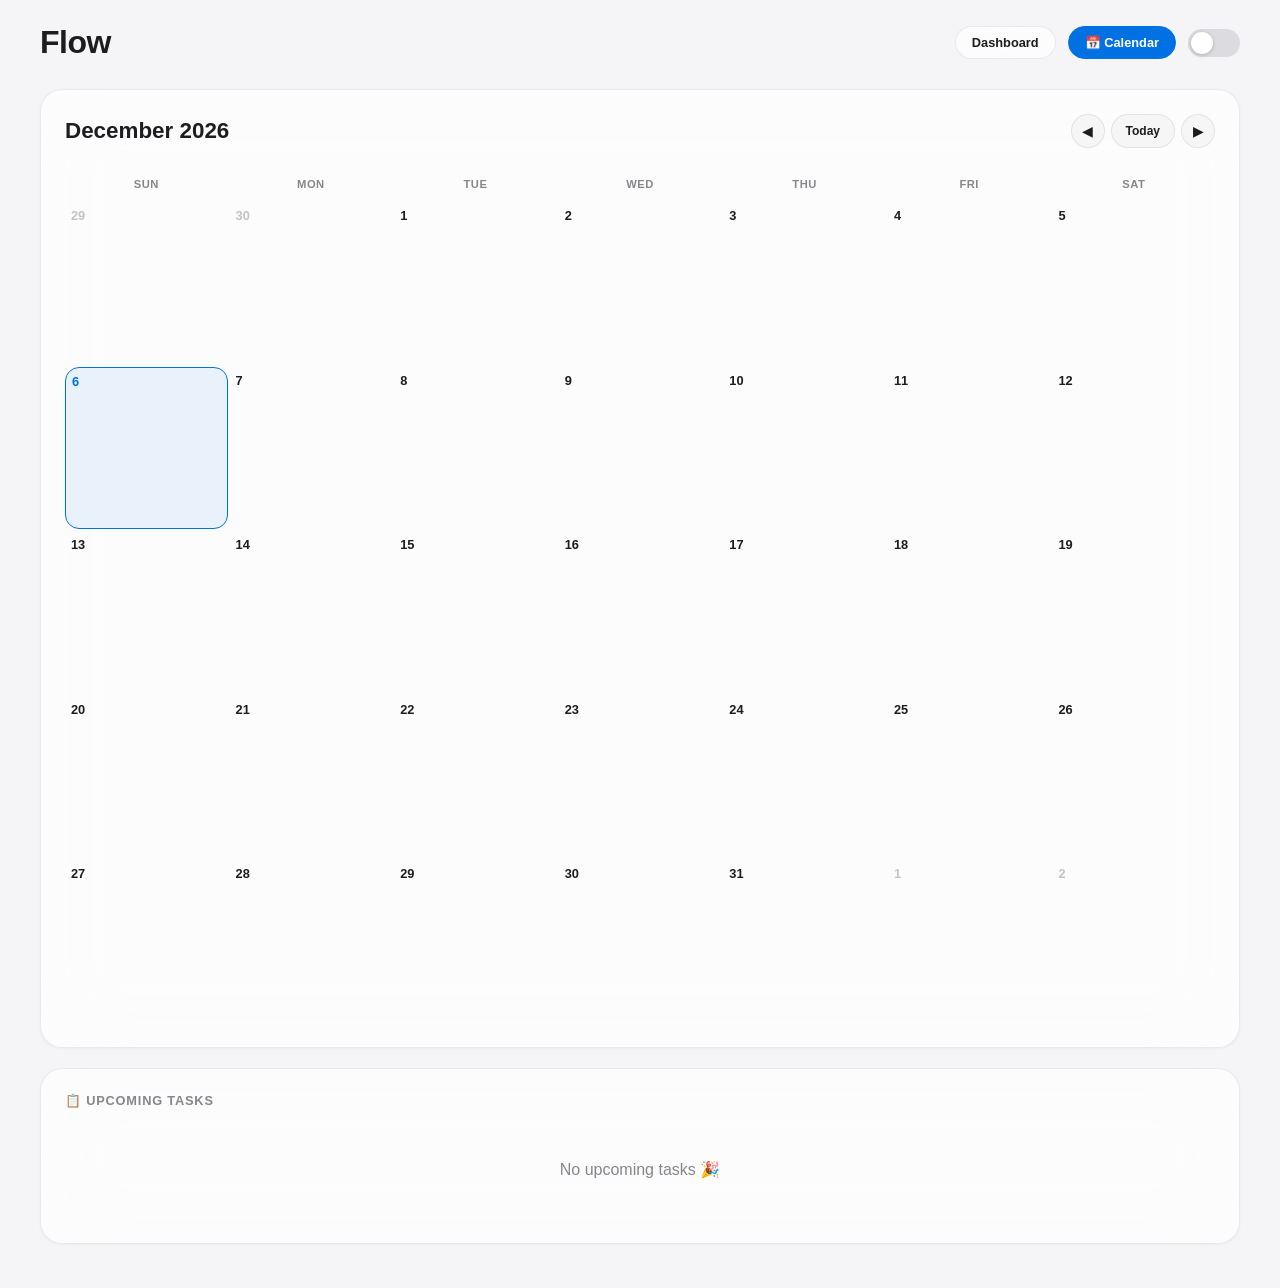
==== calendar.html @ a6117705 "Create calendar.html" ====
<!DOCTYPE html>
<html lang="en">
<head>
    <meta charset="UTF-8">
    <meta name="viewport" content="width=device-width, initial-scale=1.0">
    <title>Flow • Calendar</title>
    <style>
        * {
            margin: 0;
            padding: 0;
            box-sizing: border-box;
        }

        :root {
            --bg: #f5f5f7;
            --card-bg: rgba(255, 255, 255, 0.72);
            --card-border: rgba(0, 0, 0, 0.08);
            --text: #1d1d1f;
            --text-secondary: #86868b;
            --accent: #0071e3;
            --green: #34c759;
            --red: #ff3b30;
            --orange: #ff9500;
        }

        body {
            font-family: -apple-system, BlinkMacSystemFont, 'Segoe UI', Roboto, sans-serif;
            background: var(--bg);
            color: var(--text);
            min-height: 100vh;
            padding: 24px;
            transition: background 0.4s, color 0.4s;
        }

        body.dark {
            --bg: #1c1c1e;
            --card-bg: rgba(44, 44, 46, 0.82);
            --card-border: rgba(255, 255, 255, 0.1);
            --text: #f5f5f7;
            --text-secondary: #98989d;
        }

        .container {
            max-width: 1200px;
            margin: 0 auto;
        }

        .header {
            display: flex;
            justify-content: space-between;
            align-items: center;
            margin-bottom: 28px;
            flex-wrap: wrap;
            gap: 12px;
        }
        .header h1 {
            font-size: 2rem;
            font-weight: 700;
            letter-spacing: -0.5px;
        }
        .header-row {
            display: flex;
            align-items: center;
            gap: 12px;
            flex-wrap: wrap;
        }

        .nav-link {
            padding: 8px 16px;
            border-radius: 20px;
            text-decoration: none;
            font-size: 0.8rem;
            font-weight: 600;
            color: var(--text);
            background: var(--card-bg);
            backdrop-filter: blur(20px);
            border: 1px solid var(--card-border);
            transition: all 0.2s;
        }
        .nav-link:hover {
            background: var(--accent);
            color: #fff;
            border-color: var(--accent);
        }
        .nav-link.active {
            background: var(--accent);
            color: #fff;
            border-color: var(--accent);
        }

        .theme-toggle {
            width: 52px;
            height: 28px;
            background: rgba(120, 120, 128, 0.2);
            border-radius: 28px;
            border: none;
            cursor: pointer;
            position: relative;
            flex-shrink: 0;
        }
        .theme-toggle::after {
            content: '';
            position: absolute;
            top: 3px;
            left: 3px;
            width: 22px;
            height: 22px;
            background: white;
            border-radius: 50%;
            transition: transform 0.3s;
            box-shadow: 0 1px 4px rgba(0, 0, 0, 0.2);
        }
        body.dark .theme-toggle::after {
            transform: translateX(24px);
            background: #1c1c1e;
        }

        .card {
            background: var(--card-bg);
            backdrop-filter: blur(40px);
            border: 1px solid var(--card-border);
            border-radius: 22px;
            padding: 24px;
            box-shadow: 0 1px 3px rgba(0, 0, 0, 0.04);
            margin-bottom: 20px;
        }
        .dark .card {
            box-shadow: 0 1px 3px rgba(0, 0, 0, 0.2);
        }

        .cal-nav-row {
            display: flex;
            justify-content: space-between;
            align-items: center;
            margin-bottom: 20px;
            flex-wrap: wrap;
            gap: 12px;
        }
        .cal-title {
            font-size: 1.4rem;
            font-weight: 700;
        }
        .cal-nav-btns {
            display: flex;
            gap: 6px;
            align-items: center;
        }
        .cal-nav-btns button {
            width: 34px;
            height: 34px;
            border-radius: 50%;
            border: 1px solid var(--card-border);
            background: rgba(128, 128, 128, 0.06);
            cursor: pointer;
            font-size: 0.9rem;
            color: var(--text);
            transition: all 0.2s;
        }
        .cal-nav-btns button:hover {
            background: var(--accent);
            color: #fff;
            border-color: var(--accent);
        }
        .cal-nav-btns .today-btn {
            width: auto;
            padding: 0 14px;
            border-radius: 18px;
            font-size: 0.75rem;
            font-weight: 600;
        }

        .calendar-grid {
            display: grid;
            grid-template-columns: repeat(7, 1fr);
            gap: 2px;
        }
        .cal-day-header {
            font-size: 0.7rem;
            font-weight: 600;
            color: var(--text-secondary);
            padding: 10px 0;
            text-align: center;
            text-transform: uppercase;
            letter-spacing: 0.5px;
        }
        .cal-day-cell {
            aspect-ratio: 1;
            padding: 6px;
            border-radius: 14px;
            cursor: pointer;
            transition: all 0.2s;
            position: relative;
            min-height: 90px;
            display: flex;
            flex-direction: column;
            font-size: 0.8rem;
        }
        .cal-day-cell:hover {
            background: rgba(128, 128, 128, 0.06);
        }
        .cal-day-cell.today {
            background: rgba(0, 113, 227, 0.08);
            border: 1px solid var(--accent);
        }
        .cal-day-cell.other-month {
            opacity: 0.25;
            pointer-events: none;
        }
        .cal-day-num {
            font-weight: 600;
            margin-bottom: 4px;
        }
        .cal-day-cell.today .cal-day-num {
            color: var(--accent);
        }
        .cal-day-tasks {
            display: flex;
            flex-direction: column;
            gap: 2px;
            overflow: hidden;
            flex: 1;
        }
        .cal-task-dot {
            font-size: 0.65rem;
            padding: 2px 5px;
            border-radius: 6px;
            white-space: nowrap;
            overflow: hidden;
            text-overflow: ellipsis;
            cursor: pointer;
            transition: all 0.15s;
        }
        .cal-task-dot.done {
            text-decoration: line-through;
            opacity: 0.4;
        }
        .cal-task-dot.pending {
            background: rgba(0, 113, 227, 0.12);
            color: var(--accent);
            font-weight: 500;
        }
        .cal-task-dot.overdue {
            background: rgba(255, 59, 48, 0.12);
            color: var(--red);
            font-weight: 600;
        }
        .cal-task-dot:hover {
            transform: scale(1.03);
        }

        @media (max-width: 800px) {
            .cal-day-cell {
                min-height: 60px;
                padding: 4px;
                font-size: 0.7rem;
            }
            .cal-task-dot {
                font-size: 0.6rem;
                padding: 1px 3px;
            }
        }

        .upcoming-section {
            margin-top: 20px;
        }
        .upcoming-title {
            font-size: 0.8rem;
            font-weight: 600;
            text-transform: uppercase;
            letter-spacing: 0.8px;
            color: var(--text-secondary);
            margin-bottom: 12px;
        }
        .upcoming-list {
            list-style: none;
            display: flex;
            flex-direction: column;
            gap: 6px;
        }
        .upcoming-item {
            display: flex;
            align-items: center;
            gap: 10px;
            padding: 10px 14px;
            border-radius: 14px;
            background: rgba(128, 128, 128, 0.04);
            font-size: 0.85rem;
        }
        .upcoming-date {
            font-weight: 600;
            font-size: 0.75rem;
            color: var(--accent);
            min-width: 50px;
        }
        .upcoming-text {
            flex: 1;
        }
        .upcoming-text.done {
            text-decoration: line-through;
            opacity: 0.5;
        }
        .upcoming-badge {
            font-size: 0.65rem;
            padding: 3px 8px;
            border-radius: 10px;
            font-weight: 600;
        }
        .upcoming-badge.done {
            background: rgba(52, 199, 89, 0.15);
            color: var(--green);
        }
        .upcoming-badge.pending {
            background: rgba(0, 113, 227, 0.12);
            color: var(--accent);
        }
        .upcoming-badge.overdue {
            background: rgba(255, 59, 48, 0.12);
            color: var(--red);
        }

        .empty-state {
            text-align: center;
            color: var(--text-secondary);
            padding: 40px;
        }
    </style>
</head>
<body>
    <div class="container">
        <div class="header">
            <h1>Flow</h1>
            <div class="header-row">
                <a href="index.html" class="nav-link">Dashboard</a>
                <a href="calendar.html" class="nav-link active">📅 Calendar</a>
                <button class="theme-toggle" onclick="toggleTheme()"></button>
            </div>
        </div>

        <div class="card">
            <div class="cal-nav-row">
                <div class="cal-title" id="calTitle">May 2026</div>
                <div class="cal-nav-btns">
                    <button onclick="changeMonth(-1)">◀</button>
                    <button class="today-btn" onclick="goToToday()">Today</button>
                    <button onclick="changeMonth(1)">▶</button>
                </div>
            </div>
            <div class="calendar-grid" id="calendarGrid"></div>
        </div>

        <div class="card upcoming-section">
            <div class="upcoming-title">📋 Upcoming Tasks</div>
            <ul class="upcoming-list" id="upcomingList"></ul>
        </div>
    </div>

    <script>
        var tasks = JSON.parse(localStorage.getItem('flowTasks') || '[]');
        var calendarMonth = new Date().getMonth();
        var calendarYear = new Date().getFullYear();

        function toggleTheme() {
            document.body.classList.toggle('dark');
            localStorage.setItem('flowTheme', document.body.classList.contains('dark') ? 'dark' : 'light');
        }
        if (localStorage.getItem('flowTheme') === 'dark') document.body.classList.add('dark');

        function toggleTask(id) {
            var task = tasks.find(function(t) { return t.id === id; });
            if (task) { task.done = !task.done;
                localStorage.setItem('flowTasks', JSON.stringify(tasks));
                renderAll(); }
        }

        function getTasksForDate(dateStr) {
            return tasks.filter(function(t) { return t.date === dateStr; });
        }

        function renderCalendar() {
            document.getElementById('calTitle').textContent = new Date(calendarYear, calendarMonth).toLocaleString('default', { month: 'long', year: 'numeric' });
            var grid = document.getElementById('calendarGrid');
            var html = ['Sun', 'Mon', 'Tue', 'Wed', 'Thu', 'Fri', 'Sat'].map(function(d) { return '<div class="cal-day-header">' + d + '</div>'; }).join('');
            var firstDay = new Date(calendarYear, calendarMonth, 1).getDay();
            var daysInMonth = new Date(calendarYear, calendarMonth + 1, 0).getDate();
            var prevMonthDays = new Date(calendarYear, calendarMonth, 0).getDate();
            var today = new Date().toISOString().split('T')[0];

            // Previous month
            for (var i = firstDay - 1; i >= 0; i--) {
                html += '<div class="cal-day-cell other-month"><div class="cal-day-num">' + (prevMonthDays - i) + '</div></div>';
            }

            // Current month
            for (var d = 1; d <= daysInMonth; d++) {
                var dateStr = calendarYear + '-' + String(calendarMonth + 1).padStart(2, '0') + '-' + String(d).padStart(2, '0');
                var dayTasks = getTasksForDate(dateStr);
                var isToday = dateStr === today;
                var taskHtml = '';
                dayTasks.slice(0, 4).forEach(function(task) {
                    var cls = task.done ? 'done' : (dateStr < today ? 'overdue' : 'pending');
                    taskHtml += '<div class="cal-task-dot ' + cls + '" onclick="event.stopPropagation();toggleTask(' + task.id + ')" title="' + escapeHtml(task.text) + '">' + (task.done ? '✓ ' : '○ ') + escapeHtml(task.text).substring(0, 20) + '</div>';
                });
                if (dayTasks.length > 4) taskHtml += '<div class="cal-task-dot" style="opacity:0.5">+' + (dayTasks.length - 4) + ' more</div>';
                html += '<div class="cal-day-cell' + (isToday ? ' today' : '') + '"><div class="cal-day-num">' + d + '</div><div class="cal-day-tasks">' + taskHtml + '</div></div>';
            }

            // Fill remaining grid
            var totalCells = firstDay + daysInMonth;
            var remaining = totalCells % 7 === 0 ? 0 : 7 - (totalCells % 7);
            for (var r = 1; r <= remaining; r++) {
                html += '<div class="cal-day-cell other-month"><div class="cal-day-num">' + r + '</div></div>';
            }

            grid.innerHTML = html;
            renderUpcoming();
        }

        function renderUpcoming() {
            var today = new Date().toISOString().split('T')[0];
            var upcoming = tasks.filter(function(t) { return t.date && t.date >= today; }).sort(function(a, b) { return a.date.localeCompare(b.date); });
            var list = document.getElementById('upcomingList');
            if (upcoming.length === 0) {
                list.innerHTML = '<div class="empty-state">No upcoming tasks 🎉</div>';
                return;
            }
            list.innerHTML = upcoming.slice(0, 15).map(function(task) {
                var dateObj = new Date(task.date + 'T00:00:00');
                var dateLabel = dateObj.toLocaleDateString('default', { weekday: 'short', month: 'short', day: 'numeric' });
                var badgeCls = task.done ? 'done' : (task.date < today ? 'overdue' : 'pending');
                var badgeText = task.done ? 'Done' : (task.date < today ? 'Overdue' : 'Upcoming');
                return '<li class="upcoming-item"><span class="upcoming-date">' + dateLabel + '</span><span class="upcoming-text ' + (task.done ? 'done' : '') + '">' + escapeHtml(task.text) + '</span><span class="upcoming-badge ' + badgeCls + '">' + badgeText + '</span></li>';
            }).join('');
        }

        function changeMonth(d) {
            calendarMonth += d;
            if (calendarMonth < 0) { calendarMonth = 11;
                calendarYear--; }
            if (calendarMonth > 11) { calendarMonth = 0;
                calendarYear++; }
            renderCalendar();
        }

        function goToToday() {
            calendarMonth = new Date().getMonth();
            calendarYear = new Date().getFullYear();
            renderCalendar();
        }

        function escapeHtml(text) {
            var div = document.createElement('div');
            div.textContent = text;
            return div.innerHTML;
        }

        function renderAll() { renderCalendar(); }

        renderAll();
    </script>
</body>
</html>
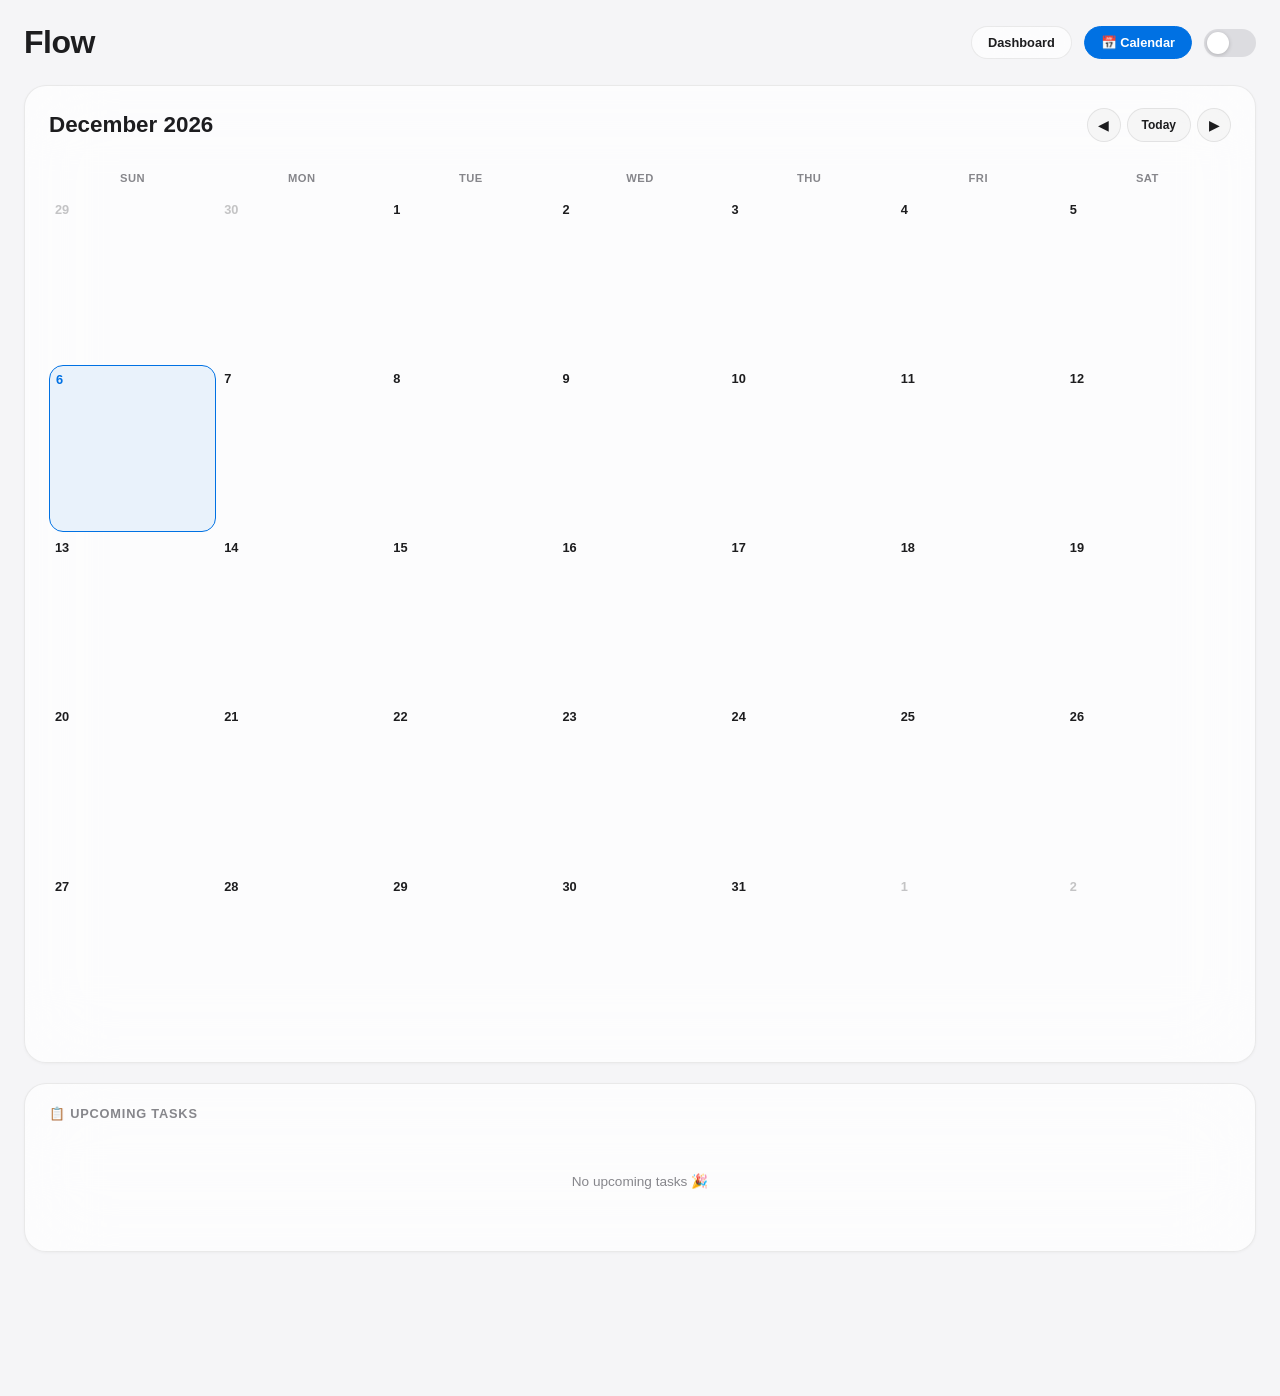
==== commit 6bdee2c3: "Update calendar.html" ====
--- a/calendar.html
+++ b/calendar.html
@@ -4,130 +4,8 @@
     <meta charset="UTF-8">
     <meta name="viewport" content="width=device-width, initial-scale=1.0">
     <title>Flow • Calendar</title>
+    <link rel="stylesheet" href="style.css">
     <style>
-        * {
-            margin: 0;
-            padding: 0;
-            box-sizing: border-box;
-        }
-
-        :root {
-            --bg: #f5f5f7;
-            --card-bg: rgba(255, 255, 255, 0.72);
-            --card-border: rgba(0, 0, 0, 0.08);
-            --text: #1d1d1f;
-            --text-secondary: #86868b;
-            --accent: #0071e3;
-            --green: #34c759;
-            --red: #ff3b30;
-            --orange: #ff9500;
-        }
-
-        body {
-            font-family: -apple-system, BlinkMacSystemFont, 'Segoe UI', Roboto, sans-serif;
-            background: var(--bg);
-            color: var(--text);
-            min-height: 100vh;
-            padding: 24px;
-            transition: background 0.4s, color 0.4s;
-        }
-
-        body.dark {
-            --bg: #1c1c1e;
-            --card-bg: rgba(44, 44, 46, 0.82);
-            --card-border: rgba(255, 255, 255, 0.1);
-            --text: #f5f5f7;
-            --text-secondary: #98989d;
-        }
-
-        .container {
-            max-width: 1200px;
-            margin: 0 auto;
-        }
-
-        .header {
-            display: flex;
-            justify-content: space-between;
-            align-items: center;
-            margin-bottom: 28px;
-            flex-wrap: wrap;
-            gap: 12px;
-        }
-        .header h1 {
-            font-size: 2rem;
-            font-weight: 700;
-            letter-spacing: -0.5px;
-        }
-        .header-row {
-            display: flex;
-            align-items: center;
-            gap: 12px;
-            flex-wrap: wrap;
-        }
-
-        .nav-link {
-            padding: 8px 16px;
-            border-radius: 20px;
-            text-decoration: none;
-            font-size: 0.8rem;
-            font-weight: 600;
-            color: var(--text);
-            background: var(--card-bg);
-            backdrop-filter: blur(20px);
-            border: 1px solid var(--card-border);
-            transition: all 0.2s;
-        }
-        .nav-link:hover {
-            background: var(--accent);
-            color: #fff;
-            border-color: var(--accent);
-        }
-        .nav-link.active {
-            background: var(--accent);
-            color: #fff;
-            border-color: var(--accent);
-        }
-
-        .theme-toggle {
-            width: 52px;
-            height: 28px;
-            background: rgba(120, 120, 128, 0.2);
-            border-radius: 28px;
-            border: none;
-            cursor: pointer;
-            position: relative;
-            flex-shrink: 0;
-        }
-        .theme-toggle::after {
-            content: '';
-            position: absolute;
-            top: 3px;
-            left: 3px;
-            width: 22px;
-            height: 22px;
-            background: white;
-            border-radius: 50%;
-            transition: transform 0.3s;
-            box-shadow: 0 1px 4px rgba(0, 0, 0, 0.2);
-        }
-        body.dark .theme-toggle::after {
-            transform: translateX(24px);
-            background: #1c1c1e;
-        }
-
-        .card {
-            background: var(--card-bg);
-            backdrop-filter: blur(40px);
-            border: 1px solid var(--card-border);
-            border-radius: 22px;
-            padding: 24px;
-            box-shadow: 0 1px 3px rgba(0, 0, 0, 0.04);
-            margin-bottom: 20px;
-        }
-        .dark .card {
-            box-shadow: 0 1px 3px rgba(0, 0, 0, 0.2);
-        }
-
         .cal-nav-row {
             display: flex;
             justify-content: space-between;
@@ -367,9 +245,11 @@
 
         function toggleTask(id) {
             var task = tasks.find(function(t) { return t.id === id; });
-            if (task) { task.done = !task.done;
+            if (task) {
+                task.done = !task.done;
                 localStorage.setItem('flowTasks', JSON.stringify(tasks));
-                renderAll(); }
+                renderAll();
+            }
         }
 
         function getTasksForDate(dateStr) {
@@ -379,7 +259,9 @@
         function renderCalendar() {
             document.getElementById('calTitle').textContent = new Date(calendarYear, calendarMonth).toLocaleString('default', { month: 'long', year: 'numeric' });
             var grid = document.getElementById('calendarGrid');
-            var html = ['Sun', 'Mon', 'Tue', 'Wed', 'Thu', 'Fri', 'Sat'].map(function(d) { return '<div class="cal-day-header">' + d + '</div>'; }).join('');
+            var html = ['Sun', 'Mon', 'Tue', 'Wed', 'Thu', 'Fri', 'Sat'].map(function(d) {
+                return '<div class="cal-day-header">' + d + '</div>';
+            }).join('');
             var firstDay = new Date(calendarYear, calendarMonth, 1).getDay();
             var daysInMonth = new Date(calendarYear, calendarMonth + 1, 0).getDate();
             var prevMonthDays = new Date(calendarYear, calendarMonth, 0).getDate();
@@ -434,10 +316,8 @@
 
         function changeMonth(d) {
             calendarMonth += d;
-            if (calendarMonth < 0) { calendarMonth = 11;
-                calendarYear--; }
-            if (calendarMonth > 11) { calendarMonth = 0;
-                calendarYear++; }
+            if (calendarMonth < 0) { calendarMonth = 11; calendarYear--; }
+            if (calendarMonth > 11) { calendarMonth = 0; calendarYear++; }
             renderCalendar();
         }
 
@@ -456,6 +336,14 @@
         function renderAll() { renderCalendar(); }
 
         renderAll();
+
+        // Refresh if localStorage changed from dashboard
+        window.addEventListener('storage', function(e) {
+            if (e.key === 'flowTasks') {
+                tasks = JSON.parse(localStorage.getItem('flowTasks') || '[]');
+                renderAll();
+            }
+        });
     </script>
 </body>
 </html>
--- a/style.css
+++ b/style.css
@@ -0,0 +1,743 @@
+* {
+    margin: 0;
+    padding: 0;
+    box-sizing: border-box;
+}
+
+:root {
+    --bg: #f5f5f7;
+    --card-bg: rgba(255, 255, 255, 0.72);
+    --card-border: rgba(0, 0, 0, 0.08);
+    --text: #1d1d1f;
+    --text-secondary: #86868b;
+    --accent: #0071e3;
+    --green: #34c759;
+    --red: #ff3b30;
+}
+
+body {
+    font-family: -apple-system, BlinkMacSystemFont, 'Segoe UI', Roboto, sans-serif;
+    background: var(--bg);
+    color: var(--text);
+    min-height: 100vh;
+    padding: 24px;
+    transition: background 0.4s, color 0.4s;
+    overflow-x: hidden;
+}
+
+body.dark {
+    --bg: #1c1c1e;
+    --card-bg: rgba(44, 44, 46, 0.82);
+    --card-border: rgba(255, 255, 255, 0.1);
+    --text: #f5f5f7;
+    --text-secondary: #98989d;
+}
+
+.container {
+    max-width: 1400px;
+    margin: 0 auto;
+    padding-bottom: 120px;
+}
+
+.header {
+    display: flex;
+    justify-content: space-between;
+    align-items: center;
+    margin-bottom: 24px;
+    flex-wrap: wrap;
+    gap: 12px;
+}
+.header h1 {
+    font-size: 2rem;
+    font-weight: 700;
+    letter-spacing: -0.5px;
+}
+.header-row {
+    display: flex;
+    align-items: center;
+    gap: 12px;
+    flex-wrap: wrap;
+}
+
+.nav-link {
+    padding: 8px 16px;
+    border-radius: 20px;
+    text-decoration: none;
+    font-size: 0.8rem;
+    font-weight: 600;
+    color: var(--text);
+    background: var(--card-bg);
+    backdrop-filter: blur(20px);
+    border: 1px solid var(--card-border);
+    transition: all 0.2s;
+}
+.nav-link:hover {
+    background: var(--accent);
+    color: #fff;
+    border-color: var(--accent);
+}
+.nav-link.active {
+    background: var(--accent);
+    color: #fff;
+    border-color: var(--accent);
+}
+
+.theme-toggle {
+    width: 52px;
+    height: 28px;
+    background: rgba(120, 120, 128, 0.2);
+    border-radius: 28px;
+    border: none;
+    cursor: pointer;
+    position: relative;
+    flex-shrink: 0;
+}
+.theme-toggle::after {
+    content: '';
+    position: absolute;
+    top: 3px;
+    left: 3px;
+    width: 22px;
+    height: 22px;
+    background: white;
+    border-radius: 50%;
+    transition: transform 0.3s;
+    box-shadow: 0 1px 4px rgba(0, 0, 0, 0.2);
+}
+body.dark .theme-toggle::after {
+    transform: translateX(24px);
+    background: #1c1c1e;
+}
+
+.weather-widget {
+    display: flex;
+    align-items: center;
+    gap: 8px;
+    font-size: 0.85rem;
+    color: var(--text-secondary);
+    background: var(--card-bg);
+    backdrop-filter: blur(20px);
+    padding: 8px 14px;
+    border-radius: 20px;
+    border: 1px solid var(--card-border);
+    white-space: nowrap;
+}
+.weather-widget .temp {
+    font-weight: 600;
+    font-size: 1.1rem;
+    color: var(--text);
+}
+
+.grid {
+    display: grid;
+    grid-template-columns: 1fr 1fr 1fr;
+    gap: 18px;
+}
+@media (max-width: 1100px) {
+    .grid {
+        grid-template-columns: 1fr 1fr;
+    }
+}
+@media (max-width: 700px) {
+    .grid {
+        grid-template-columns: 1fr;
+    }
+}
+
+.card {
+    background: var(--card-bg);
+    backdrop-filter: blur(40px);
+    border: 1px solid var(--card-border);
+    border-radius: 22px;
+    padding: 22px 24px;
+    box-shadow: 0 1px 3px rgba(0, 0, 0, 0.04);
+    display: flex;
+    flex-direction: column;
+    transition: all 0.3s;
+}
+.dark .card {
+    box-shadow: 0 1px 3px rgba(0, 0, 0, 0.2);
+}
+.card-title {
+    font-size: 0.75rem;
+    font-weight: 600;
+    text-transform: uppercase;
+    letter-spacing: 0.8px;
+    color: var(--text-secondary);
+    margin-bottom: 14px;
+}
+.span-2 {
+    grid-column: span 2;
+}
+@media (max-width: 1100px) {
+    .span-2 {
+        grid-column: span 1;
+    }
+}
+
+.task-input-wrap {
+    display: flex;
+    gap: 8px;
+    margin-bottom: 14px;
+}
+.task-input-wrap input {
+    flex: 1;
+    padding: 12px 16px;
+    background: rgba(128, 128, 128, 0.06);
+    border: 1px solid transparent;
+    border-radius: 16px;
+    font-size: 0.9rem;
+    color: var(--text);
+    outline: none;
+    font-family: inherit;
+}
+.task-input-wrap input:focus {
+    border-color: var(--accent);
+    background: rgba(128, 128, 128, 0.04);
+    box-shadow: 0 0 0 3px rgba(0, 113, 227, 0.12);
+}
+.task-input-wrap input::placeholder {
+    color: var(--text-secondary);
+}
+
+.btn {
+    padding: 10px 16px;
+    border-radius: 16px;
+    border: none;
+    font-weight: 600;
+    font-size: 0.85rem;
+    cursor: pointer;
+    font-family: inherit;
+    transition: all 0.2s;
+    white-space: nowrap;
+}
+.btn-primary {
+    background: var(--accent);
+    color: #fff;
+}
+.btn-primary:hover {
+    background: #0077ed;
+    transform: scale(1.03);
+}
+.btn-danger {
+    background: transparent;
+    color: var(--red);
+    padding: 6px 10px;
+    font-size: 0.8rem;
+}
+.btn-danger:hover {
+    background: rgba(255, 59, 48, 0.08);
+    border-radius: 12px;
+}
+.btn-sm {
+    padding: 6px 12px;
+    font-size: 0.7rem;
+    border-radius: 12px;
+}
+
+.task-list {
+    list-style: none;
+    overflow-y: auto;
+    max-height: 300px;
+    padding-right: 4px;
+    flex: 1;
+}
+.task-list::-webkit-scrollbar {
+    width: 3px;
+}
+.task-list::-webkit-scrollbar-thumb {
+    background: rgba(128, 128, 128, 0.2);
+    border-radius: 3px;
+}
+.task-item {
+    display: flex;
+    align-items: center;
+    gap: 12px;
+    padding: 10px 14px;
+    border-radius: 16px;
+    margin-bottom: 4px;
+    cursor: pointer;
+    transition: background 0.2s;
+}
+.task-item:hover {
+    background: rgba(128, 128, 128, 0.06);
+}
+.task-checkbox {
+    width: 22px;
+    height: 22px;
+    border-radius: 50%;
+    border: 2px solid #c7c7cc;
+    appearance: none;
+    cursor: pointer;
+    flex-shrink: 0;
+    background: transparent;
+    position: relative;
+}
+.dark .task-checkbox {
+    border-color: #636366;
+}
+.task-checkbox:checked {
+    background: var(--green);
+    border-color: var(--green);
+}
+.task-checkbox:checked::after {
+    content: '✓';
+    position: absolute;
+    top: 50%;
+    left: 50%;
+    transform: translate(-50%, -50%);
+    color: white;
+    font-size: 12px;
+    font-weight: 700;
+}
+.task-content {
+    flex: 1;
+    min-width: 0;
+}
+.task-text {
+    font-size: 0.9rem;
+    word-break: break-word;
+}
+.task-text.done {
+    text-decoration: line-through;
+    opacity: 0.5;
+}
+.date-picker-mini {
+    background: transparent;
+    border: none;
+    color: var(--text-secondary);
+    font-size: 0.7rem;
+    cursor: pointer;
+    font-family: inherit;
+    padding: 2px 0;
+}
+.date-picker-mini.overdue {
+    color: var(--red);
+    font-weight: 600;
+}
+
+.stats-row {
+    display: flex;
+    gap: 10px;
+    margin-bottom: 12px;
+}
+.stat-pill {
+    flex: 1;
+    text-align: center;
+    padding: 12px 6px;
+    border-radius: 16px;
+    background: rgba(128, 128, 128, 0.04);
+}
+.stat-num {
+    font-size: 1.8rem;
+    font-weight: 700;
+    letter-spacing: -1px;
+}
+.stat-pill.total .stat-num {
+    color: var(--accent);
+}
+.stat-pill.done .stat-num {
+    color: var(--green);
+}
+.stat-pill.overdue .stat-num {
+    color: var(--red);
+}
+.stat-lbl {
+    font-size: 0.65rem;
+    color: var(--text-secondary);
+    text-transform: uppercase;
+    letter-spacing: 0.5px;
+}
+.chart-wrap {
+    flex: 1;
+    min-height: 180px;
+    display: flex;
+    align-items: center;
+    justify-content: center;
+}
+
+.streak-bar-wrap {
+    margin-top: 8px;
+}
+.streak-label {
+    font-size: 0.7rem;
+    color: var(--text-secondary);
+    margin-bottom: 4px;
+    display: flex;
+    justify-content: space-between;
+}
+.streak-bar {
+    height: 8px;
+    border-radius: 8px;
+    background: rgba(128, 128, 128, 0.1);
+    overflow: hidden;
+}
+.streak-fill {
+    height: 100%;
+    border-radius: 8px;
+    background: linear-gradient(90deg, #ff9500, #ff5e3a);
+    transition: width 0.6s;
+    width: 0%;
+}
+
+.mini-cal-grid {
+    display: grid;
+    grid-template-columns: repeat(7, 1fr);
+    gap: 3px;
+    text-align: center;
+}
+.cal-day-header {
+    font-size: 0.65rem;
+    font-weight: 600;
+    color: var(--text-secondary);
+    padding: 4px 0;
+}
+.cal-day {
+    aspect-ratio: 1;
+    display: flex;
+    align-items: center;
+    justify-content: center;
+    border-radius: 50%;
+    font-size: 0.75rem;
+    cursor: pointer;
+    position: relative;
+}
+.cal-day:hover {
+    background: rgba(128, 128, 128, 0.1);
+}
+.cal-day.today {
+    background: var(--accent);
+    color: #fff;
+    font-weight: 700;
+}
+.cal-day.has-task::after {
+    content: '';
+    position: absolute;
+    bottom: 2px;
+    width: 4px;
+    height: 4px;
+    border-radius: 50%;
+    background: var(--accent);
+}
+.cal-day.today.has-task::after {
+    background: #fff;
+}
+.cal-day.other-month {
+    color: transparent;
+    pointer-events: none;
+}
+.cal-header-row {
+    display: flex;
+    justify-content: space-between;
+    align-items: center;
+    margin-bottom: 8px;
+}
+.cal-month {
+    font-size: 0.85rem;
+    font-weight: 600;
+}
+.cal-nav button {
+    width: 28px;
+    height: 28px;
+    border-radius: 50%;
+    border: none;
+    background: rgba(128, 128, 128, 0.08);
+    cursor: pointer;
+    font-size: 0.8rem;
+    color: var(--text);
+}
+
+.pomo-time {
+    font-size: 3rem;
+    font-weight: 200;
+    text-align: center;
+    font-family: 'SF Mono', monospace;
+    letter-spacing: -2px;
+}
+.pomo-label {
+    text-align: center;
+    font-size: 0.7rem;
+    color: var(--text-secondary);
+    text-transform: uppercase;
+    letter-spacing: 1px;
+}
+.pomo-controls {
+    display: flex;
+    gap: 8px;
+    justify-content: center;
+    margin-top: 10px;
+}
+.pomo-btn {
+    width: 36px;
+    height: 36px;
+    border-radius: 50%;
+    border: 1px solid var(--card-border);
+    background: rgba(128, 128, 128, 0.06);
+    cursor: pointer;
+    font-size: 0.9rem;
+    color: var(--text);
+    display: flex;
+    align-items: center;
+    justify-content: center;
+}
+.pomo-btn.active {
+    background: var(--accent);
+    color: #fff;
+    border-color: var(--accent);
+}
+.pomo-sessions {
+    text-align: center;
+    font-size: 0.7rem;
+    color: var(--text-secondary);
+    margin-top: 8px;
+}
+
+/* Spin Wheel Overlay */
+.wheel-overlay {
+    display: none;
+    position: fixed;
+    top: 0;
+    left: 0;
+    width: 100%;
+    height: 100%;
+    background: rgba(0, 0, 0, 0.6);
+    z-index: 1000;
+    justify-content: center;
+    align-items: center;
+    flex-direction: column;
+}
+.wheel-overlay.show {
+    display: flex;
+}
+.wheel-container {
+    position: relative;
+    width: 320px;
+    height: 320px;
+}
+.wheel-canvas {
+    width: 100%;
+    height: 100%;
+    transition: transform 4s cubic-bezier(0.17, 0.67, 0.12, 0.99);
+}
+.wheel-pointer {
+    position: absolute;
+    top: -18px;
+    left: 50%;
+    transform: translateX(-50%);
+    width: 0;
+    height: 0;
+    border-left: 16px solid transparent;
+    border-right: 16px solid transparent;
+    border-top: 28px solid var(--accent);
+    z-index: 2;
+    filter: drop-shadow(0 2px 4px rgba(0, 0, 0, 0.3));
+}
+.wheel-result {
+    margin-top: 20px;
+    font-size: 1.2rem;
+    font-weight: 700;
+    color: #fff;
+    text-align: center;
+    background: var(--accent);
+    padding: 12px 24px;
+    border-radius: 20px;
+    opacity: 0;
+    transition: opacity 0.5s;
+}
+.wheel-result.show {
+    opacity: 1;
+}
+.wheel-close {
+    margin-top: 16px;
+    background: rgba(255, 255, 255, 0.2);
+    color: #fff;
+    border: 1px solid rgba(255, 255, 255, 0.3);
+    padding: 10px 24px;
+    border-radius: 20px;
+    cursor: pointer;
+    font-size: 0.85rem;
+    font-weight: 600;
+    transition: all 0.2s;
+}
+.wheel-close:hover {
+    background: rgba(255, 255, 255, 0.3);
+}
+
+.music-widget {
+    position: fixed;
+    bottom: 24px;
+    right: 24px;
+    z-index: 100;
+}
+.music-btn {
+    width: 52px;
+    height: 52px;
+    border-radius: 50%;
+    background: var(--card-bg);
+    backdrop-filter: blur(20px);
+    border: 1px solid var(--card-border);
+    box-shadow: 0 8px 30px rgba(0, 0, 0, 0.12);
+    cursor: pointer;
+    font-size: 1.3rem;
+    animation: pulse 2s infinite;
+}
+@keyframes pulse {
+    0%, 100% {
+        box-shadow: 0 0 0 0 rgba(255, 0, 0, 0.3);
+    }
+    50% {
+        box-shadow: 0 0 0 14px rgba(255, 0, 0, 0);
+    }
+}
+.music-panel {
+    display: none;
+    position: absolute;
+    bottom: 64px;
+    right: 0;
+    width: 360px;
+    background: var(--card-bg);
+    backdrop-filter: blur(40px);
+    border-radius: 22px;
+    padding: 16px;
+    box-shadow: 0 20px 60px rgba(0, 0, 0, 0.15);
+    border: 1px solid var(--card-border);
+}
+.music-panel.open {
+    display: block;
+}
+.music-panel iframe {
+    border-radius: 14px;
+    width: 100%;
+    height: 180px;
+    border: none;
+}
+.music-url-input {
+    display: flex;
+    gap: 6px;
+    margin-top: 10px;
+}
+.music-url-input input {
+    flex: 1;
+    padding: 8px 12px;
+    background: rgba(128, 128, 128, 0.06);
+    border: 1px solid transparent;
+    border-radius: 20px;
+    font-size: 0.7rem;
+    color: var(--text);
+    outline: none;
+    font-family: inherit;
+}
+.music-url-input input:focus {
+    border-color: #ff0000;
+}
+.music-url-input button {
+    padding: 8px 14px;
+    border-radius: 20px;
+    border: none;
+    background: #ff0000;
+    color: #fff;
+    font-weight: 600;
+    cursor: pointer;
+    font-size: 0.7rem;
+}
+.music-hint {
+    font-size: 0.65rem;
+    color: var(--text-secondary);
+    margin-top: 6px;
+    text-align: center;
+}
+
+.links-section {
+    margin-bottom: 12px;
+}
+.section-label {
+    font-size: 0.7rem;
+    text-transform: uppercase;
+    letter-spacing: 0.8px;
+    color: var(--text-secondary);
+    margin-bottom: 8px;
+    font-weight: 600;
+}
+.link-chips {
+    display: flex;
+    flex-wrap: wrap;
+    gap: 6px;
+}
+.link-chip {
+    display: inline-flex;
+    align-items: center;
+    gap: 6px;
+    padding: 8px 14px;
+    border-radius: 20px;
+    background: rgba(128, 128, 128, 0.06);
+    border: 1px solid transparent;
+    text-decoration: none;
+    color: var(--text);
+    font-size: 0.8rem;
+    font-weight: 500;
+    transition: all 0.2s;
+    cursor: pointer;
+}
+.link-chip:hover {
+    background: rgba(128, 128, 128, 0.12);
+    border-color: var(--accent);
+    transform: translateY(-1px);
+}
+
+.social-bar {
+    display: flex;
+    gap: 10px;
+    justify-content: center;
+    align-items: center;
+    padding: 8px 0;
+}
+.social-icon {
+    width: 38px;
+    height: 38px;
+    border-radius: 50%;
+    display: flex;
+    align-items: center;
+    justify-content: center;
+    text-decoration: none;
+    transition: all 0.2s;
+}
+.social-icon:hover {
+    transform: scale(1.15);
+}
+.social-icon svg {
+    width: 18px;
+    height: 18px;
+    fill: var(--text-secondary);
+}
+.social-icon.instagram:hover svg {
+    fill: #e4405f;
+}
+.social-icon.facebook:hover svg {
+    fill: #1877f2;
+}
+.social-icon.x:hover svg {
+    fill: #000;
+}
+.dark .social-icon.x:hover svg {
+    fill: #fff;
+}
+.social-icon.pinterest:hover svg {
+    fill: #bd081c;
+}
+
+#particlesCanvas {
+    position: fixed;
+    top: 0;
+    left: 0;
+    width: 100%;
+    height: 100%;
+    pointer-events: none;
+    z-index: 999;
+}
+
+.empty-state {
+    text-align: center;
+    color: var(--text-secondary);
+    padding: 30px;
+    font-size: 0.85rem;
+}
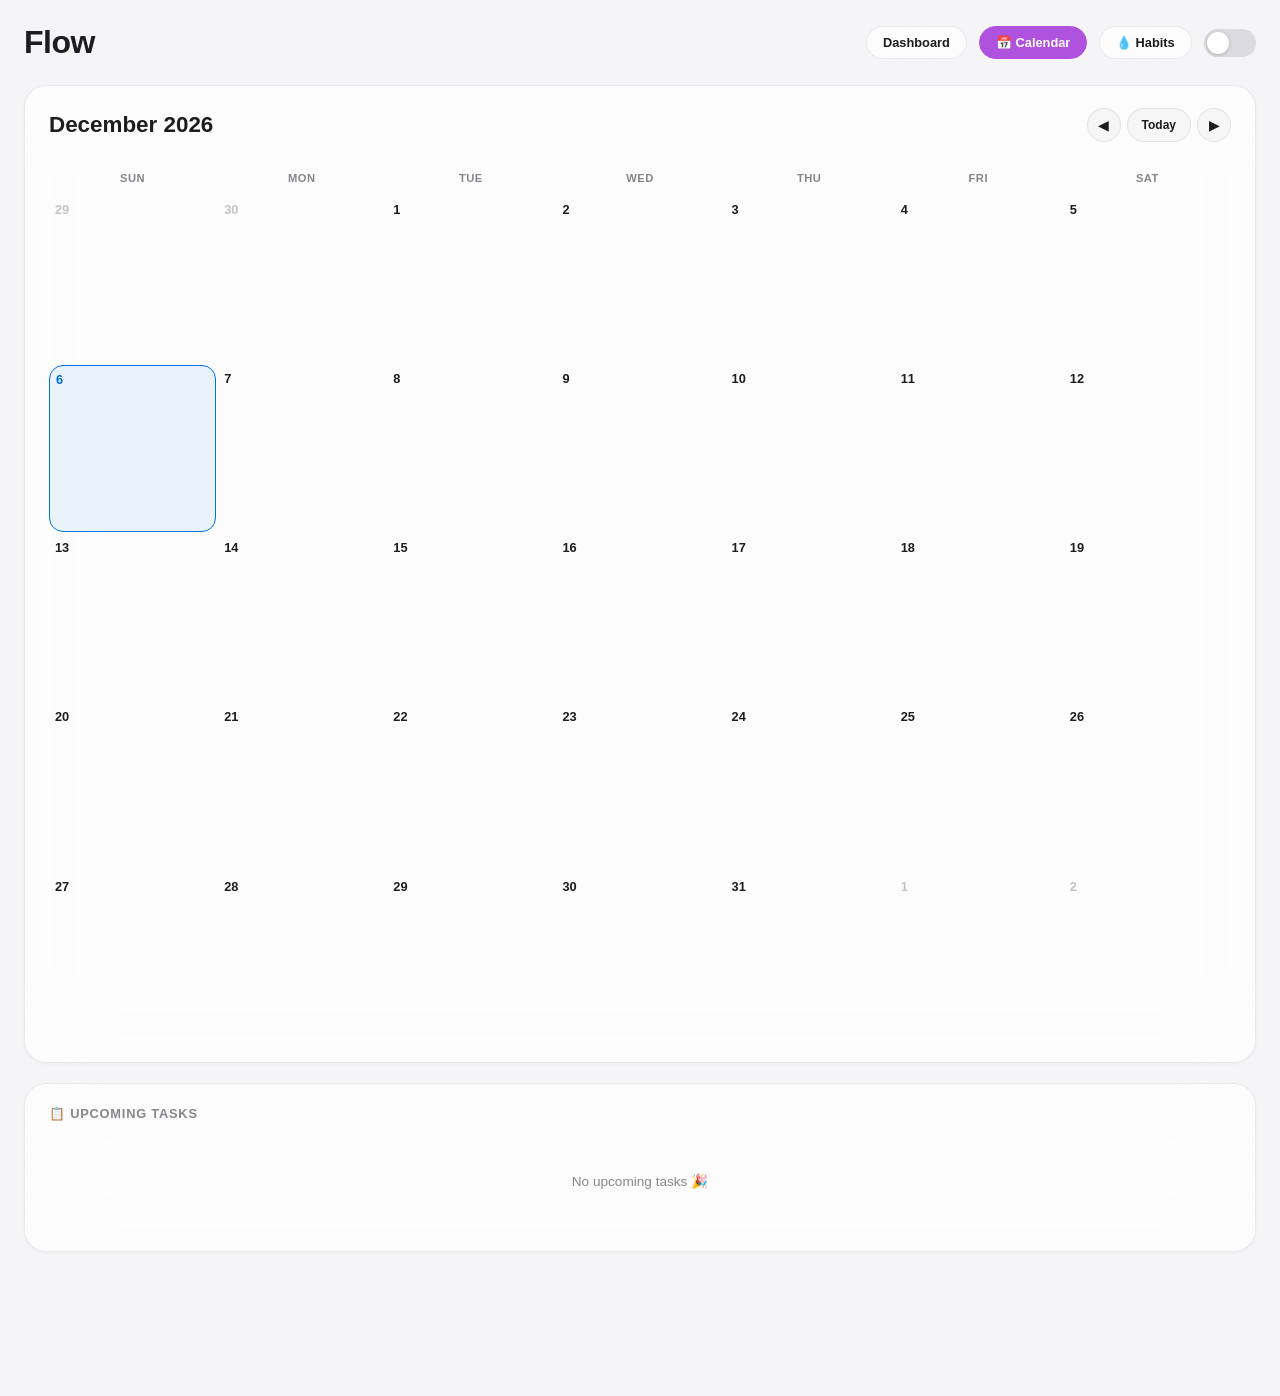
==== commit bafc2c26: "Update calendar.html" ====
--- a/calendar.html
+++ b/calendar.html
@@ -207,11 +207,12 @@
     <div class="container">
         <div class="header">
             <h1>Flow</h1>
-            <div class="header-row">
-                <a href="index.html" class="nav-link">Dashboard</a>
-                <a href="calendar.html" class="nav-link active">📅 Calendar</a>
-                <button class="theme-toggle" onclick="toggleTheme()"></button>
-            </div>
+<div class="header-row">
+    <a href="index.html" class="nav-link">Dashboard</a>
+    <a href="calendar.html" class="nav-link active">📅 Calendar</a>
+    <a href="habits.html" class="nav-link">💧 Habits</a>
+    <button class="theme-toggle" onclick="toggleTheme()"></button>
+</div>
         </div>
 
         <div class="card">
--- a/style.css
+++ b/style.css
@@ -11,6 +11,7 @@
     --text: #1d1d1f;
     --text-secondary: #86868b;
     --accent: #0071e3;
+    --accent-purple: #af52de;
     --green: #34c759;
     --red: #ff3b30;
 }
@@ -32,7 +33,6 @@
     --text: #f5f5f7;
     --text-secondary: #98989d;
 }
-
 .container {
     max-width: 1400px;
     margin: 0 auto;
@@ -72,14 +72,14 @@
     transition: all 0.2s;
 }
 .nav-link:hover {
-    background: var(--accent);
+    background: var(--accent-purple);
     color: #fff;
-    border-color: var(--accent);
+    border-color: var(--accent-purple);
 }
 .nav-link.active {
-    background: var(--accent);
+    background: var(--accent-purple);
     color: #fff;
-    border-color: var(--accent);
+    border-color: var(--accent-purple);
 }
 
 .theme-toggle {
@@ -741,3 +741,17 @@
     padding: 30px;
     font-size: 0.85rem;
 }
+
+
+/* Card inflate on hover */
+.card {
+    transition: transform 0.35s cubic-bezier(0.4, 0, 0.2, 1), box-shadow 0.35s cubic-bezier(0.4, 0, 0.2, 1), border-color 0.35s;
+}
+.card:hover {
+    transform: scale(1.02);
+    box-shadow: 0 8px 30px rgba(0, 0, 0, 0.1);
+    border-color: var(--accent-purple);
+}
+.dark .card:hover {
+    box-shadow: 0 8px 30px rgba(0, 0, 0, 0.3);
+}
